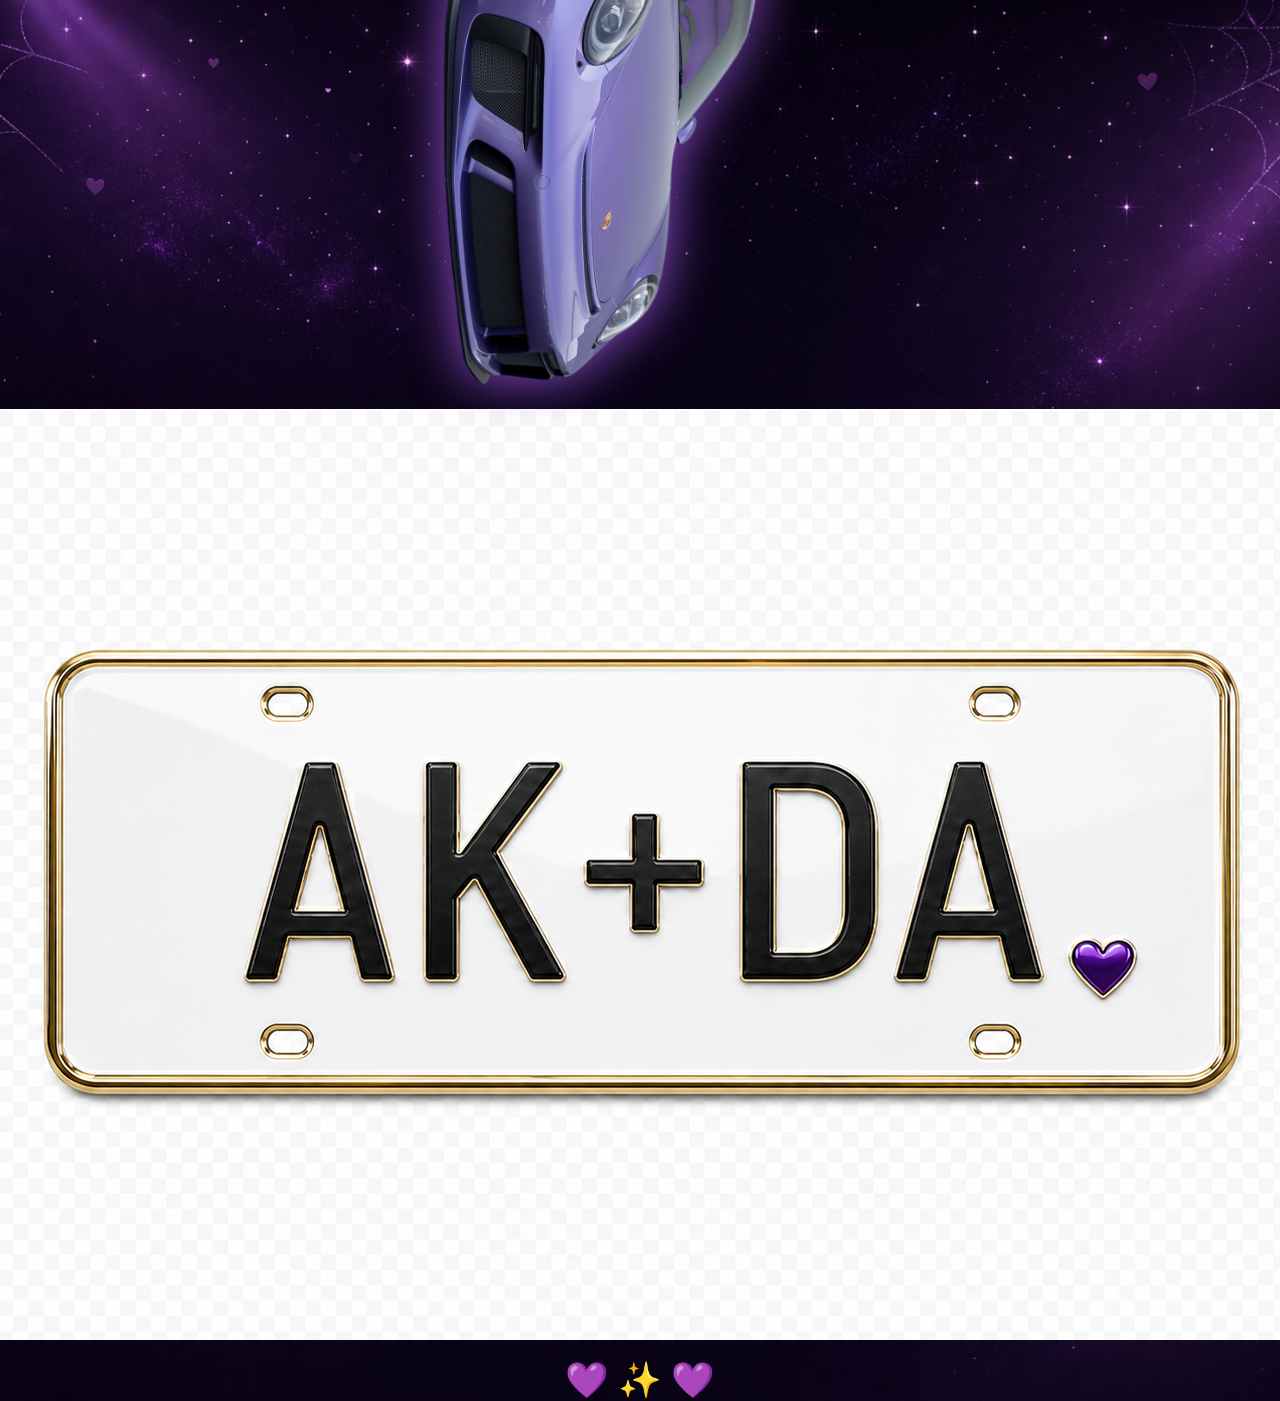
==== index.html @ b65f7471 "Add AK+DA plate to Porsche" ====
<!DOCTYPE html>
<html>

<head>
    <title>Starting the Ride 💜</title>
    <link href="https://fonts.googleapis.com/css2?family=Baloo+2:wght@500;700&display=swap" rel="stylesheet">
    <link rel="stylesheet" href="style.css">
</head>

<body>

    <div class="screen">

        <h1>Starting the ride to a special surprise 💜</h1>

        <img class="porsche" src="IMG_8091-Photoroom.png">
        <img class="plate" src="IMG_8095.png">
        
        <div class="hearts">
    💜 ✨ 💜
</div>

    </div>

</body>

</html>
---- style.css ----
body {
    margin: 0;
    background-image: url("IMG_8092.png");
    background-size: cover;
    background-position: center;
    height: 100vh;
}
.screen {
    height: 100vh;
    display: flex;
    flex-direction: column;
    justify-content: center;
    align-items: center;
}

h1 {
    color: white;
    font-size: 35px;
    text-align: center;
}

.porsche {
    width: 60%;
    max-width: 500px;
    animation: driveIn 2s ease-out;
    filter: drop-shadow(0 0 25px rgba(180, 100, 255, 0.8));
}
@keyframes driveIn {
    from {
        transform: translateX(-100vw);
    }
    to {
        transform: translateX(0);
    }
}
h1 {
    font-family: "Baloo 2", cursive;
}
.hearts {
    font-size: 35px;
    animation: floatHearts 3s ease-in-out infinite;
    margin-top: 20px;
}

@keyframes floatHearts {
    0% {
        transform: translateY(0);
        opacity: 1;
    }
    50% {
        transform: translateY(-20px);
        opacity: 0.8;
    }
    100% {
        transform: translateY(0);
        opacity: 1;
    }
}
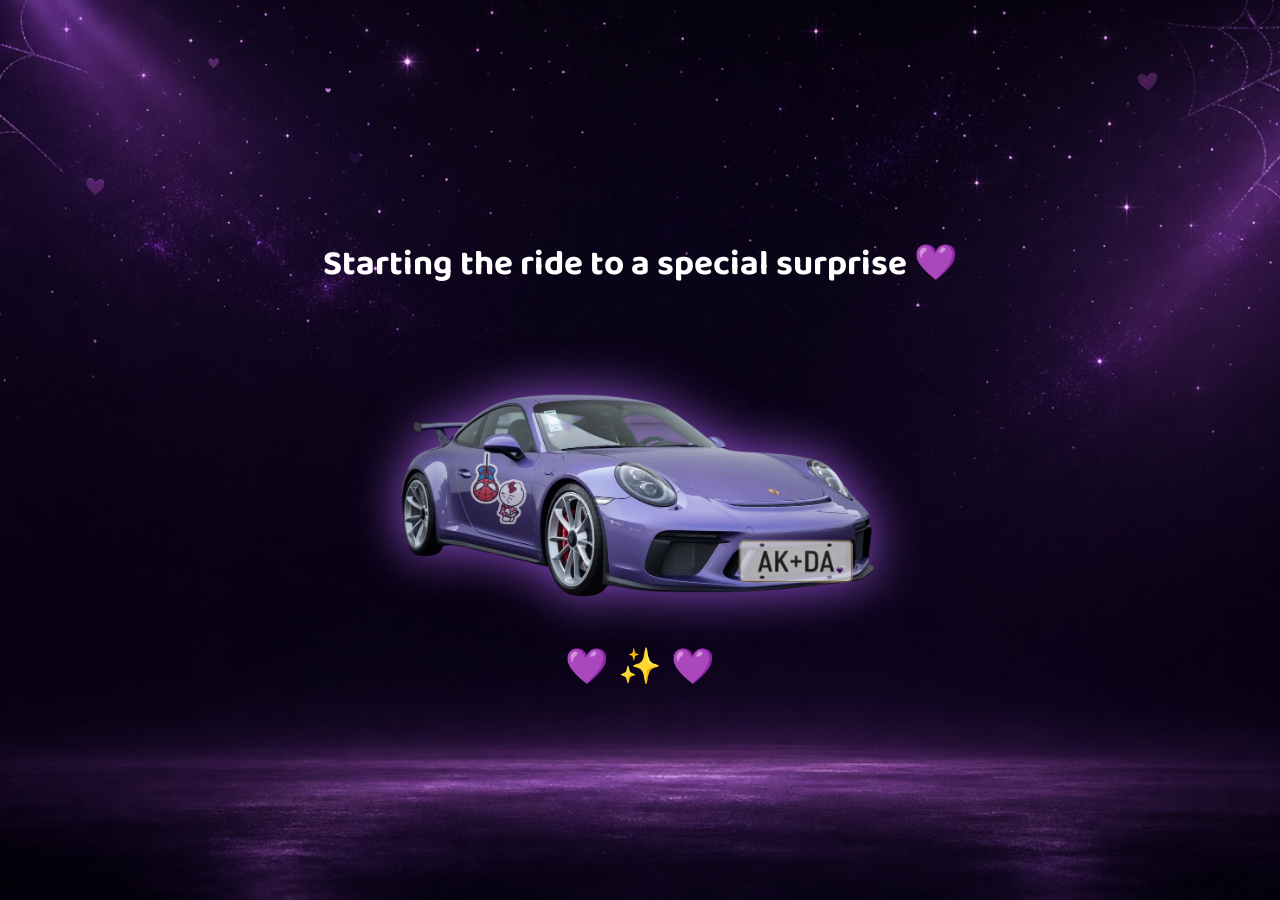
==== commit 618ae0c5: "Use final Porsche image" ====
--- a/index.html
+++ b/index.html
@@ -13,8 +13,8 @@
 
         <h1>Starting the ride to a special surprise 💜</h1>
 
-        <img class="porsche" src="IMG_8091-Photoroom.png">
-        <img class="plate" src="IMG_8095.png">
+        <img class="porsche" src="Porsche final.png">
+        
         
         <div class="hearts">
     💜 ✨ 💜
--- a/style.css
+++ b/style.css
@@ -56,3 +56,10 @@
         opacity: 1;
     }
 }
+.plate {
+    width: 80px;
+    position: absolute;
+    top: 80%;
+    left: 62%;
+    transform: translateX(-50%);
+}
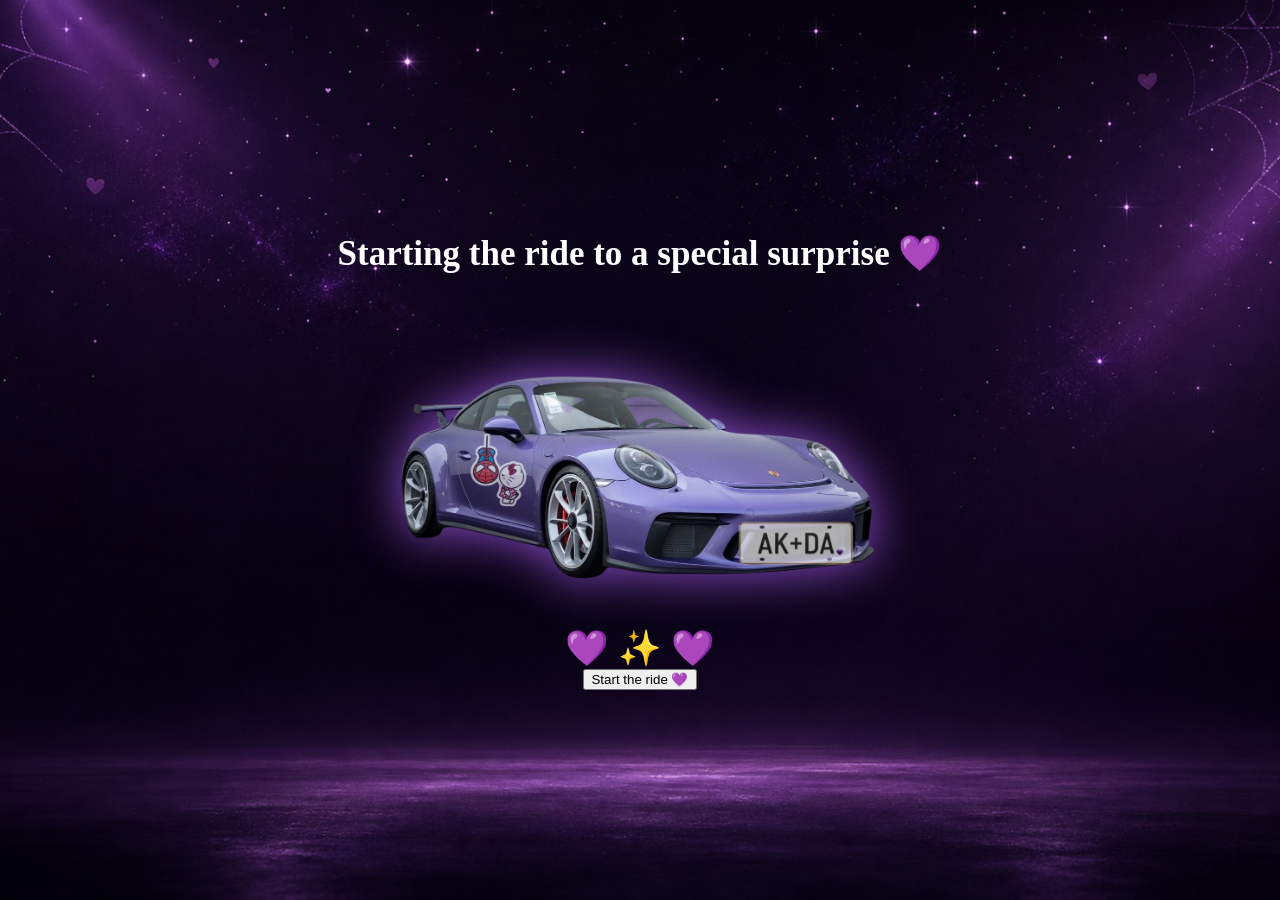
==== commit 88735646: "Add start button" ====
--- a/index.html
+++ b/index.html
@@ -20,6 +20,10 @@
     💜 ✨ 💜
 </div>
 
+<button class="start-button">
+    Start the ride 💜
+</button>
+
     </div>
 
 </body>
--- a/style.css
+++ b/style.css
@@ -25,6 +25,7 @@
     animation: driveIn 2s ease-out;
     filter: drop-shadow(0 0 25px rgba(180, 100, 255, 0.8));
 }
+
 @keyframes driveIn {
     from {
         transform: translateX(-100vw);
@@ -32,6 +33,19 @@
     to {
         transform: translateX(0);
     }
+}
+
+@keyframes stickerPop {
+    0% {
+        transform: scale(1);
+    }
+    50% {
+        transform: scale(1.05);
+    }
+    100% {
+        transform: scale(1);
+    }
+}
 }
 h1 {
     font-family: "Baloo 2", cursive;
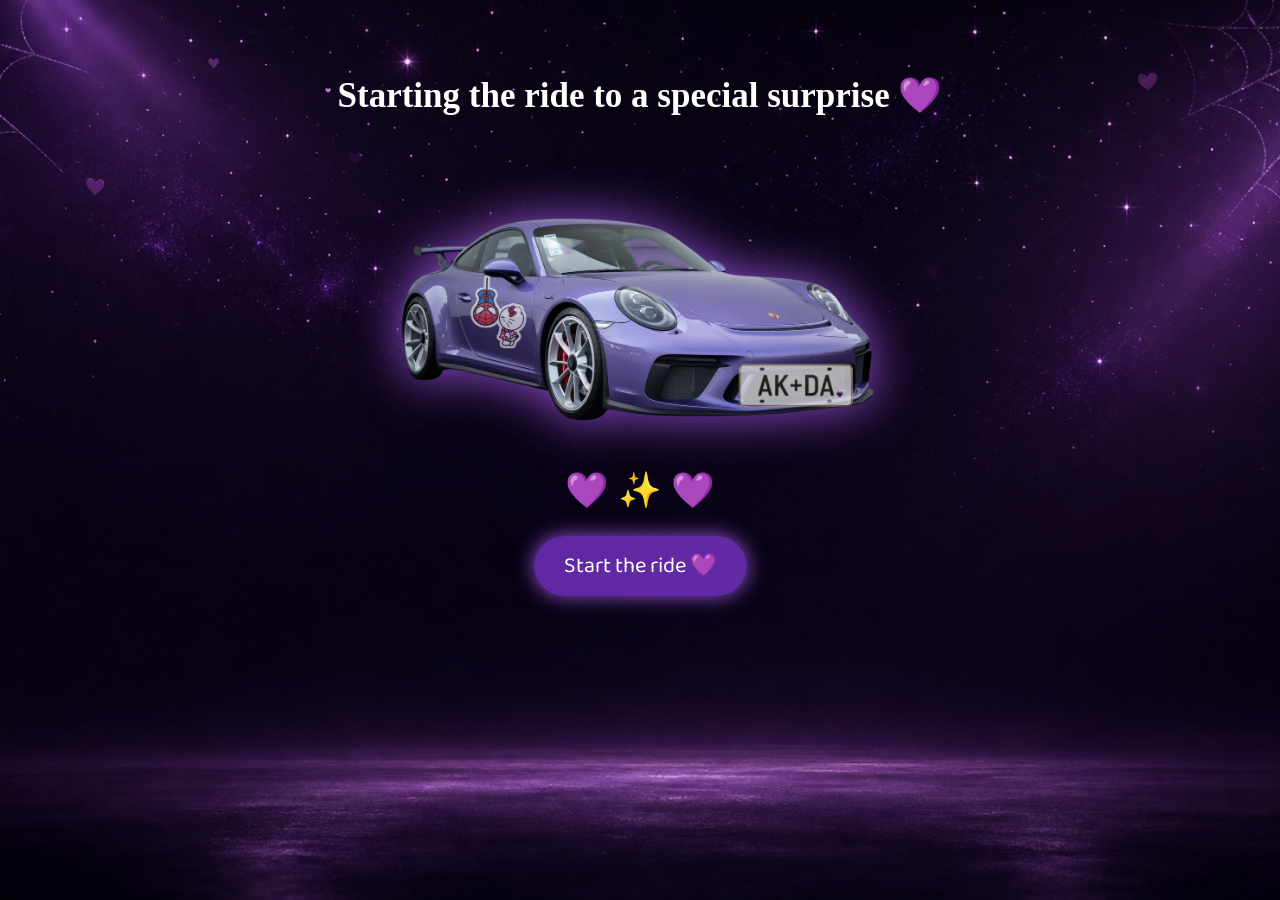
==== commit fad3cc27: "Add audiomach player" ====
--- a/index.html
+++ b/index.html
@@ -24,6 +24,8 @@
     Start the ride 💜
 </button>
 
+<iframe src="https://audiomack.com//embed/drake/song/hurrr-nor-thurrr-9266659" scrolling="no" width="100%" height="252" frameborder="0" title="Hurrr Nor Thurrr"></iframe>        
+
     </div>
 
 </body>
--- a/style.css
+++ b/style.css
@@ -77,3 +77,15 @@
     left: 62%;
     transform: translateX(-50%);
 }
+.start-button {
+    margin-top: 25px;
+    padding: 12px 30px;
+    font-size: 22px;
+    font-family: "Baloo 2", cursive;
+    color: white;
+    background: rgba(120, 50, 200, 0.8);
+    border: none;
+    border-radius: 30px;
+    cursor: pointer;
+    box-shadow: 0 0 20px rgba(180, 100, 255, 0.8);
+}
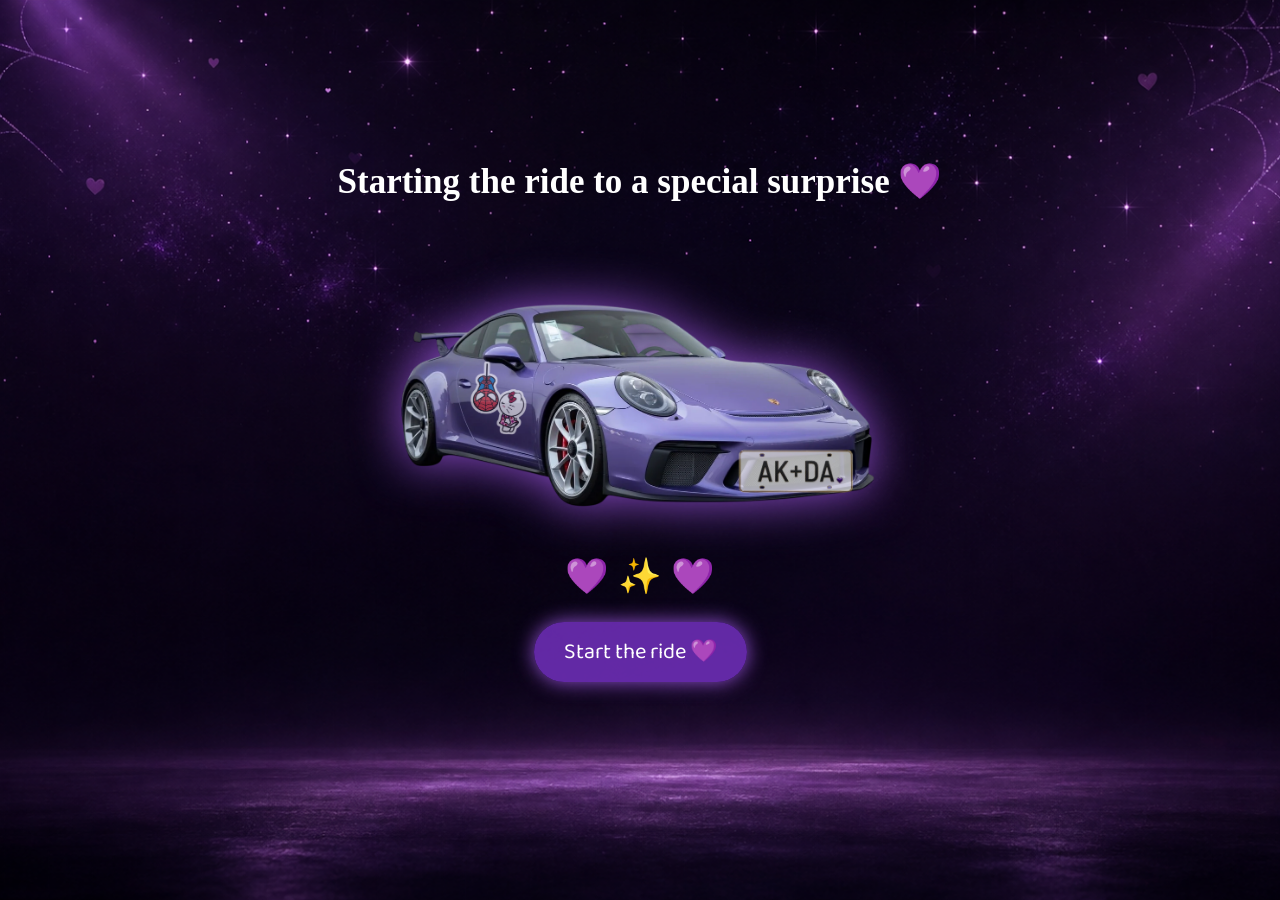
==== commit 825896c4: "Update index.html" ====
--- a/index.html
+++ b/index.html
@@ -24,7 +24,14 @@
     Start the ride 💜
 </button>
 
-<iframe src="https://audiomack.com//embed/drake/song/hurrr-nor-thurrr-9266659" scrolling="no" width="100%" height="252" frameborder="0" title="Hurrr Nor Thurrr"></iframe>        
+<iframe 
+src="https://audiomack.com//embed/drake/song/hurrr-nor-thurrr-9266659"
+scrolling="no"
+width="300"
+height="80"
+frameborder="0"
+title="Hurrr Nor Thurrr">
+</iframe>
 
     </div>
 
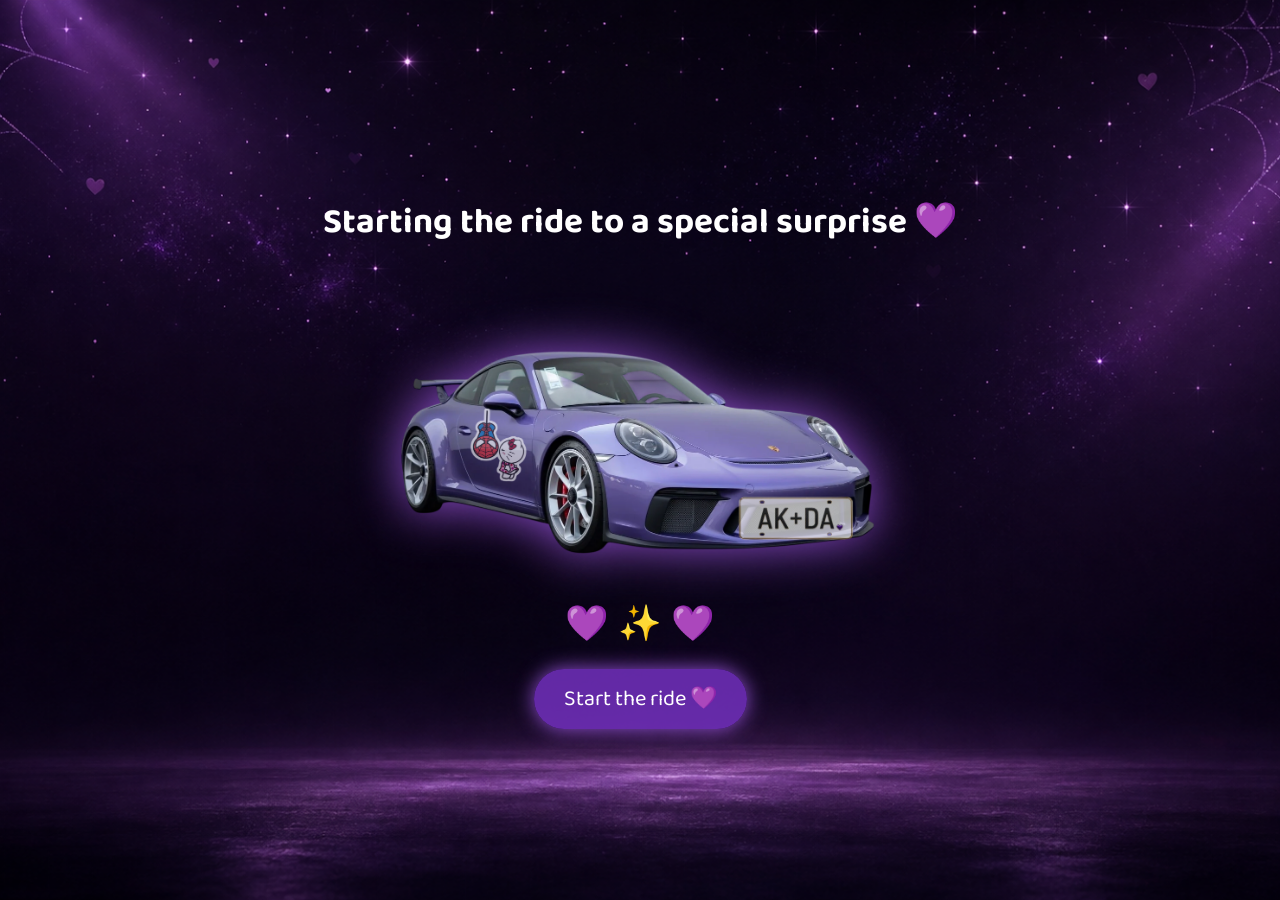
==== commit 1fb5926f: "Fix music player" ====
--- a/index.html
+++ b/index.html
@@ -25,7 +25,8 @@
 </button>
 
 <iframe 
-src="https://audiomack.com//embed/drake/song/hurrr-nor-thurrr-9266659"
+class="music-player"
+src="https://audiomack.com/embed/drake/song/hurrr-nor-thurrr-9266659"
 scrolling="no"
 width="300"
 height="80"
--- a/style.css
+++ b/style.css
@@ -46,7 +46,6 @@
         transform: scale(1);
     }
 }
-}
 h1 {
     font-family: "Baloo 2", cursive;
 }
@@ -89,3 +88,240 @@
     cursor: pointer;
     box-shadow: 0 0 20px rgba(180, 100, 255, 0.8);
 }
+.music-player {
+    position: fixed;
+    bottom: 20px;
+    left: 20px;
+    width: 300px;
+    height: 120px;
+}
+.page-two {
+    min-height: 100vh;
+    background: linear-gradient(to bottom, #16002f, #3b0a63);
+    display: flex;
+    justify-content: center;
+    align-items: center;
+    overflow: hidden;
+    font-family: "Baloo 2", cursive;
+}
+
+.question-container {
+    text-align: center;
+    color: white;
+    position: relative;
+}
+
+.porsche-page2 {
+    width: 60%;
+    max-width: 500px;
+    position: relative;
+    animation: driveIn 3s ease-out forwards;
+    filter: drop-shadow(0 0 25px rgba(180, 100, 255, 0.8));
+}
+
+
+@keyframes driveIn {
+    0% {
+        transform: translateX(-120vw);
+    }
+
+    80% {
+        transform: translateX(10px);
+    }
+
+    100% {
+        transform: translateX(0);
+    }
+}
+
+.question-container h1 {
+    font-size: 45px;
+    margin-top: 20px;
+}
+
+.question-text {
+    font-size: 25px;
+}
+
+.question-container h2 {
+    font-size: 50px;
+    color: white;
+    text-shadow: 0 0 15px purple;
+}
+.stars {
+    position: absolute;
+    inset: 0;
+    z-index: 0;
+}
+
+.stars span {
+    position: absolute;
+    width: 3px;
+    height: 3px;
+    background: white;
+    border-radius: 50%;
+    box-shadow: 0 0 10px white;
+    animation: twinkle 3s infinite;
+}
+
+.stars span:nth-child(1) {
+    top: 15%;
+    left: 20%;
+}
+
+.stars span:nth-child(2) {
+    top: 30%;
+    left: 70%;
+}
+
+.stars span:nth-child(3) {
+    top: 12%;
+    left: 85%;
+}
+
+.stars span:nth-child(4) {
+    top: 45%;
+    left: 35%;
+}
+
+.stars span:nth-child(5) {
+    top: 25%;
+    left: 50%;
+}
+
+.stars span:nth-child(6) {
+    top: 55%;
+    left: 80%;
+}
+
+.stars span:nth-child(7) {
+    top: 18%;
+    left: 60%;
+}
+
+.stars span:nth-child(8) {
+    top: 65%;
+    left: 15%;
+}
+
+@keyframes twinkle {
+    50% {
+        opacity: 0.3;
+        transform: scale(1.5);
+    }
+}
+.road-glow {
+    width: 420px;
+    height: 25px;
+    background: rgba(180, 100, 255, 0.25);
+    border-radius: 50%;
+    filter: blur(18px);
+    margin: -10px auto 0;
+    transform: perspective(200px) rotateX(60deg);
+}
+
+.question-container h1 {
+    margin-bottom: 20px;
+}
+.question-text {
+    color: white;
+    opacity: 0;
+    animation: textReveal 2s ease forwards;
+    animation-delay: 5.5s;
+}
+@keyframes textReveal {
+    from {
+        opacity: 0;
+        transform: translateY(20px);
+    }
+
+    to {
+        opacity: 1;
+        transform: translateY(0);
+    }
+}
+
+.question-text {
+    color: white;
+    opacity: 0;
+    animation: textReveal 2s ease forwards;
+    animation-delay: 5.5s;
+}
+.big-question {
+    color: white;
+    font-size: 45px;
+    font-family: "Baloo 2", cursive;
+    text-align: center;
+    opacity: 0;
+    animation: bigReveal 2s ease forwards;
+    animation-delay: 8s;
+    text-shadow: 0 0 20px rgba(180, 100, 255, 0.9);
+}
+
+@keyframes bigReveal {
+    from {
+        opacity: 0;
+        transform: scale(0.8);
+    }
+
+    to {
+        opacity: 1;
+        transform: scale(1);
+    }
+}
+.engine-button,
+.reverse-button {
+    padding: 15px 40px;
+    font-size: 24px;
+    font-family: "Baloo 2", cursive;
+    border-radius: 35px;
+    cursor: pointer;
+    margin: 15px;
+    transition: 0.3s ease;
+}
+
+.engine-button {
+    color: white;
+    background: rgba(120, 50, 200, 0.9);
+    border: 2px solid rgba(220, 180, 255, 0.8);
+    box-shadow: 0 0 25px rgba(180, 100, 255, 0.8);
+}
+
+.reverse-button {
+    color: white;
+    background: rgba(30, 15, 50, 0.9);
+    border: 2px solid rgba(180, 100, 255, 0.5);
+}
+.engine-button:active {
+    transform: scale(0.95);
+    box-shadow: 0 0 40px rgba(220, 150, 255, 1);
+}
+.heart-trail {
+    position: absolute;
+    left: -30%;
+    top: 38%;
+    transform: translateY(-50%);
+    display: flex;
+    gap: 100px;
+    opacity: 0;
+
+}
+
+.heart-trail span {
+    font-size: 28px;
+    filter: drop-shadow(0 0 15px rgba(180, 100, 255, 0.9));
+}
+
+.drive-away {
+    animation: driveAway 3s ease-in forwards;
+}
+
+@keyframes driveAway {
+    from {
+        transform: translateX(0);
+    }
+
+    to {
+        transform: translateX(120vw);
+    }
+}
